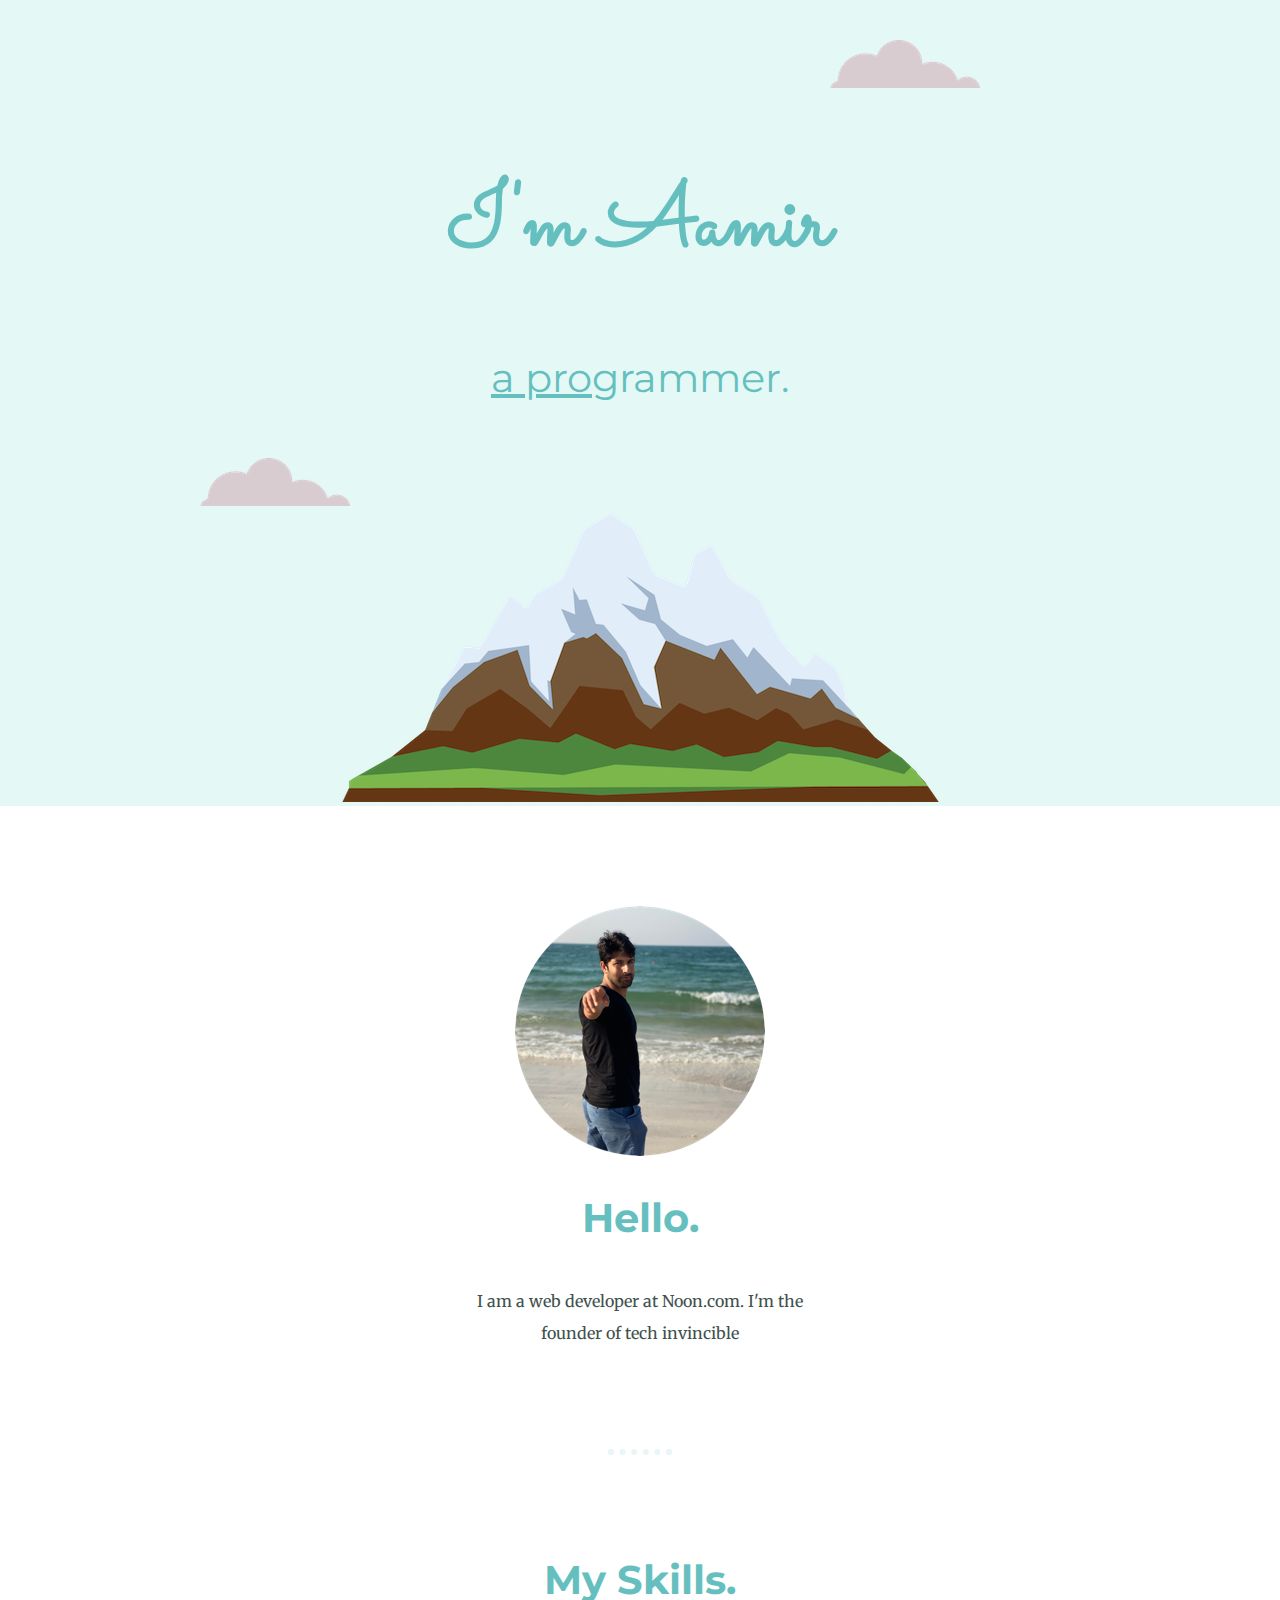
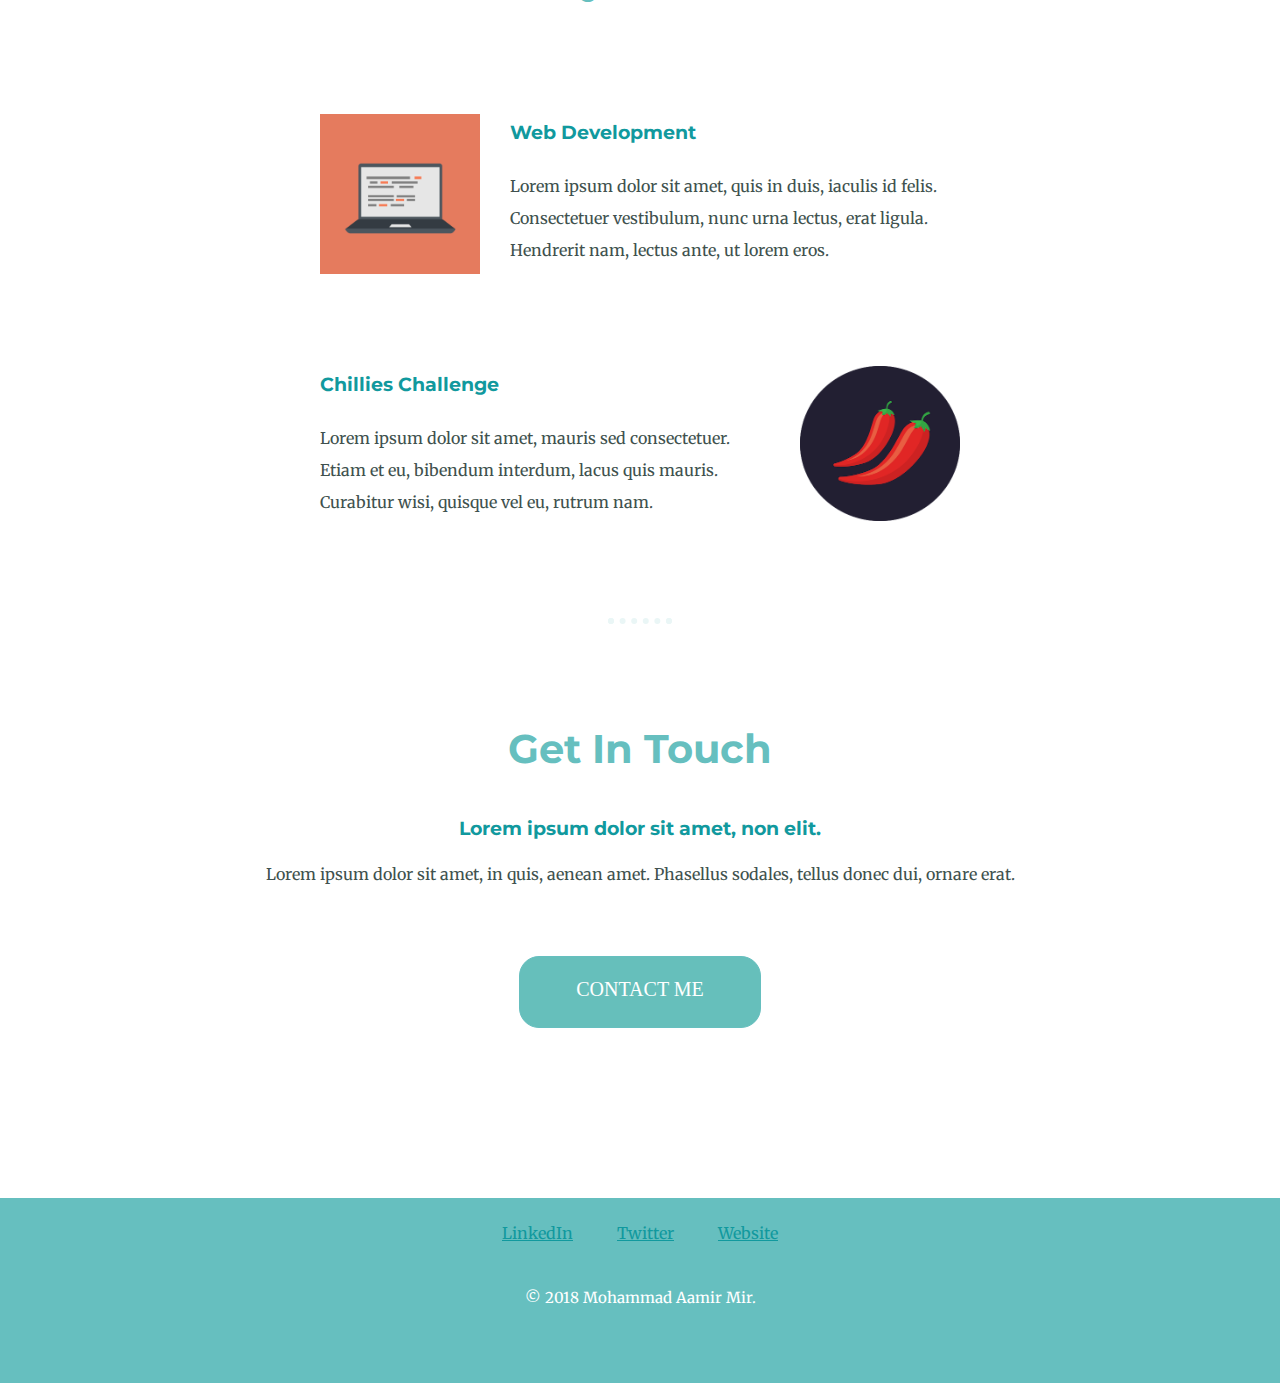
==== CSS - My Site/index.html @ 9efbf99e "Add files via upload" ====
<!DOCTYPE html>
<html lang="en" dir="ltr">
  <head>
    <meta charset="utf-8">
    <title>Mohammad Aamir Mir</title>
    <link rel="stylesheet" href="css/styles.css">
    <link rel="icon" href="favicon.ico">
    <link href="https://fonts.googleapis.com/css?family=Merriweather|Montserrat|Sacramento&display=swap" rel="stylesheet">
  </head>
  <body>
    <div class="top-container">
      <img class="top-cloud" src="images/cloud.png" alt="cloud-img ">
      <h1>I'm Aamir</h1>
      <h2 class="pro"><span>a pro</span>grammer.</h2>
      <img class="bottom-cloud" src="images/cloud.png" alt="cloud-img ">
      <img src="images/mountain.png" alt="mountain-img ">
    </div>
    <div class="middle-container">
      <div class="profile">
        <img src="images/propic.png" alt="profile-pic">
        <h2>Hello.</h2>
        <p class="intro">I am a web developer at Noon.com. I'm the founder of tech invincible</p>
      </div>
      <hr>
      <div class="skills">
        <h2>My Skills.</h2>
        <div class="skill-row">
          <img class="code-img" src="images/computer.png" alt="skills-img">
          <h3>Web Development</h3>
          <p class="code-skill-description">Lorem ipsum dolor sit amet, quis in duis, iaculis id felis. Consectetuer vestibulum, nunc urna lectus, erat ligula. Hendrerit nam, lectus ante, ut lorem eros.</p>
        </div>
        <div class="skill-row">
          <img class="chillie-img" src="images/chillies.png" alt="chillies-img">
          <h3>Chillies Challenge</h3>
          <p class="chillie-skill-description">Lorem ipsum dolor sit amet, mauris sed consectetuer. Etiam et eu, bibendum interdum, lacus quis mauris. Curabitur wisi, quisque vel eu, rutrum nam.</p>
        </div>
      </div>
      <hr>
      <div class="contact-me">
        <h2>Get In Touch</h2>
        <h3>Lorem ipsum dolor sit amet, non elit.</h3>
        <p>Lorem ipsum dolor sit amet, in quis, aenean amet. Phasellus sodales, tellus donec dui, ornare erat.</p>
        <a class="contact_me" href="mailto:aamir.mir@gmail.com">CONTACT ME</a></a>
      </div>
    </div>


    <div class="bottom-container">
      <a class="footer-link" href="https://www.linkedin.com/">LinkedIn</a>
      <a class="footer-link" href="https://twitter.com/">Twitter</a>
      <a class="footer-link" href="https://www.appbrewery.co/">Website</a>
      <p>© 2018 Mohammad Aamir Mir.</p>
    </div>

  </body>
</html>
---- CSS - My Site/css/styles.css ----
body {
  margin: 0;
  text-align: center;
  font-family: 'Merriweather', serif;
  color: #40514E;
}

h1 {
  font-size: 5.625em;
  margin: 50 auto 0 auto;
  font-family: 'Sacramento', cursive;
  color: #66BFBF;
}

h2 {
  font-family: 'Montserrat', sans-serif;
  font-size: 2.5rem;
  color: #66BFBF;
  padding-bottom: 10px;
}

a {
  color: #11999E;
}


a:hover{
  color: #FFFFFF;
}


h3 {
  font-family: 'Montserrat', sans-serif;
  color: #11999E;
  font-weight: bold;
}

p{
  line-height: 2;
}

.top-container {
  background-color: #E4F9F5;
  position: relative;
  padding-top: 100px;

}

.middle-container {
  margin: 100px 0;
}

.bottom-container {
  background-color: #66BFBF;
  height: 160px;
  padding-top: 25px;
}

.bottom-container a{
  margin: 0 20px;

}

.bottom-container p{
  color: white;
  margin: 40px;
  font-size: 15px;
}


span {
text-decoration: underline;

}

  .top-cloud{
    position: absolute;
    right: 300px;
    top: 40px;
  }

 .bottom-cloud {
   position: absolute;
   left: 200px;
   bottom: 300px;
 }


.pro {
  font-weight: normal;
}

.intro{
width: 30%;
margin: auto;

}

.skill-row {
  width: 50%;
  margin: 100px auto 100px auto;
  text-align: left;
  line-height: 2;
  }

.code-img{
  width: 25%;
  float: left;
  margin-right: 30px;
}

.chillie-img{
  width: 25%;
  float: right;
  margin-left: 30px;

}

hr{
border: dotted #EAF6F6 6px;
border-bottom: none;
width: 4%;
margin: 100px auto;
}

.contact-message{
  width: 40%;
  margin: 40px auto 60px;
}


.contact_me{
  background: #66BFBB;
  border-radius: 20px;
  height: 15px;
  line-height: 15px;
  color: #FFFFFF;
  font-family: Open Sans;
  width: 190px;
  font-size: 20px;
  font-weight: 100;
  padding: 25px;
  padding-bottom: 30px;
  border: solid #66BFBF 1px;
  text-decoration: none;
  display: inline-block;
  cursor: pointer;
  text-align: center;
  text-decoration-color: #FFFFFF;
  box-shadow: 1px 1px 0px 0px #FFFFFF;
  margin-top: 50px;
  margin-bottom: 70px;


}


button:focus {outline:0;}



/* .contact_me {
   background: #66BFBB;
   background-image: -webkit-linear-gradient(top, #66BFBB, #66BFBF);
   background-image: -moz-linear-gradient(top, #66BFBB, #66BFBF);
   background-image: -ms-linear-gradient(top, #66BFBB, #66BFBF);
   background-image: -o-linear-gradient(top, #66BFBB, #66BFBF);
   background-image: linear-gradient(to bottom, #66BFBB, #66BFBF);
   -webkit-border-radius: 20px;
   -moz-border-radius: 20px;
   border-radius: 20px;
   height: 15px;
   line-height: 15px;
   color: #FFFFFF;
   font-family: Open Sans;
   width: 171px;
   font-size: 29px;
   font-weight: 100;
   padding: 25px;
   box-shadow: 1px 1px 0px 0px #FFFFFF;
   -webkit-box-shadow: 1px 1px 0px 0px #FFFFFF;
   -moz-box-shadow: 1px 1px 0px 0px #FFFFFF;
   text-shadow: 1px 1px 20px #000000;
   border: solid #66BFBF 1px;
   text-decoration: none;
   display: inline-block;
   cursor: pointer;
   text-align: center;
}

.contact_me:hover {
   border: solid #337FED 1px;
   background: #1E62D0;
   background-image: -webkit-linear-gradient(top, #1E62D0, #3D94F6);
   background-image: -moz-linear-gradient(top, #1E62D0, #3D94F6);
   background-image: -ms-linear-gradient(top, #1E62D0, #3D94F6);
   background-image: -o-linear-gradient(top, #1E62D0, #3D94F6);
   background-image: linear-gradient(to bottom, #1E62D0, #3D94F6);
   -webkit-border-radius: 20px;
   -moz-border-radius: 20px;
   border-radius: 20px;
   text-decoration: none;
} */
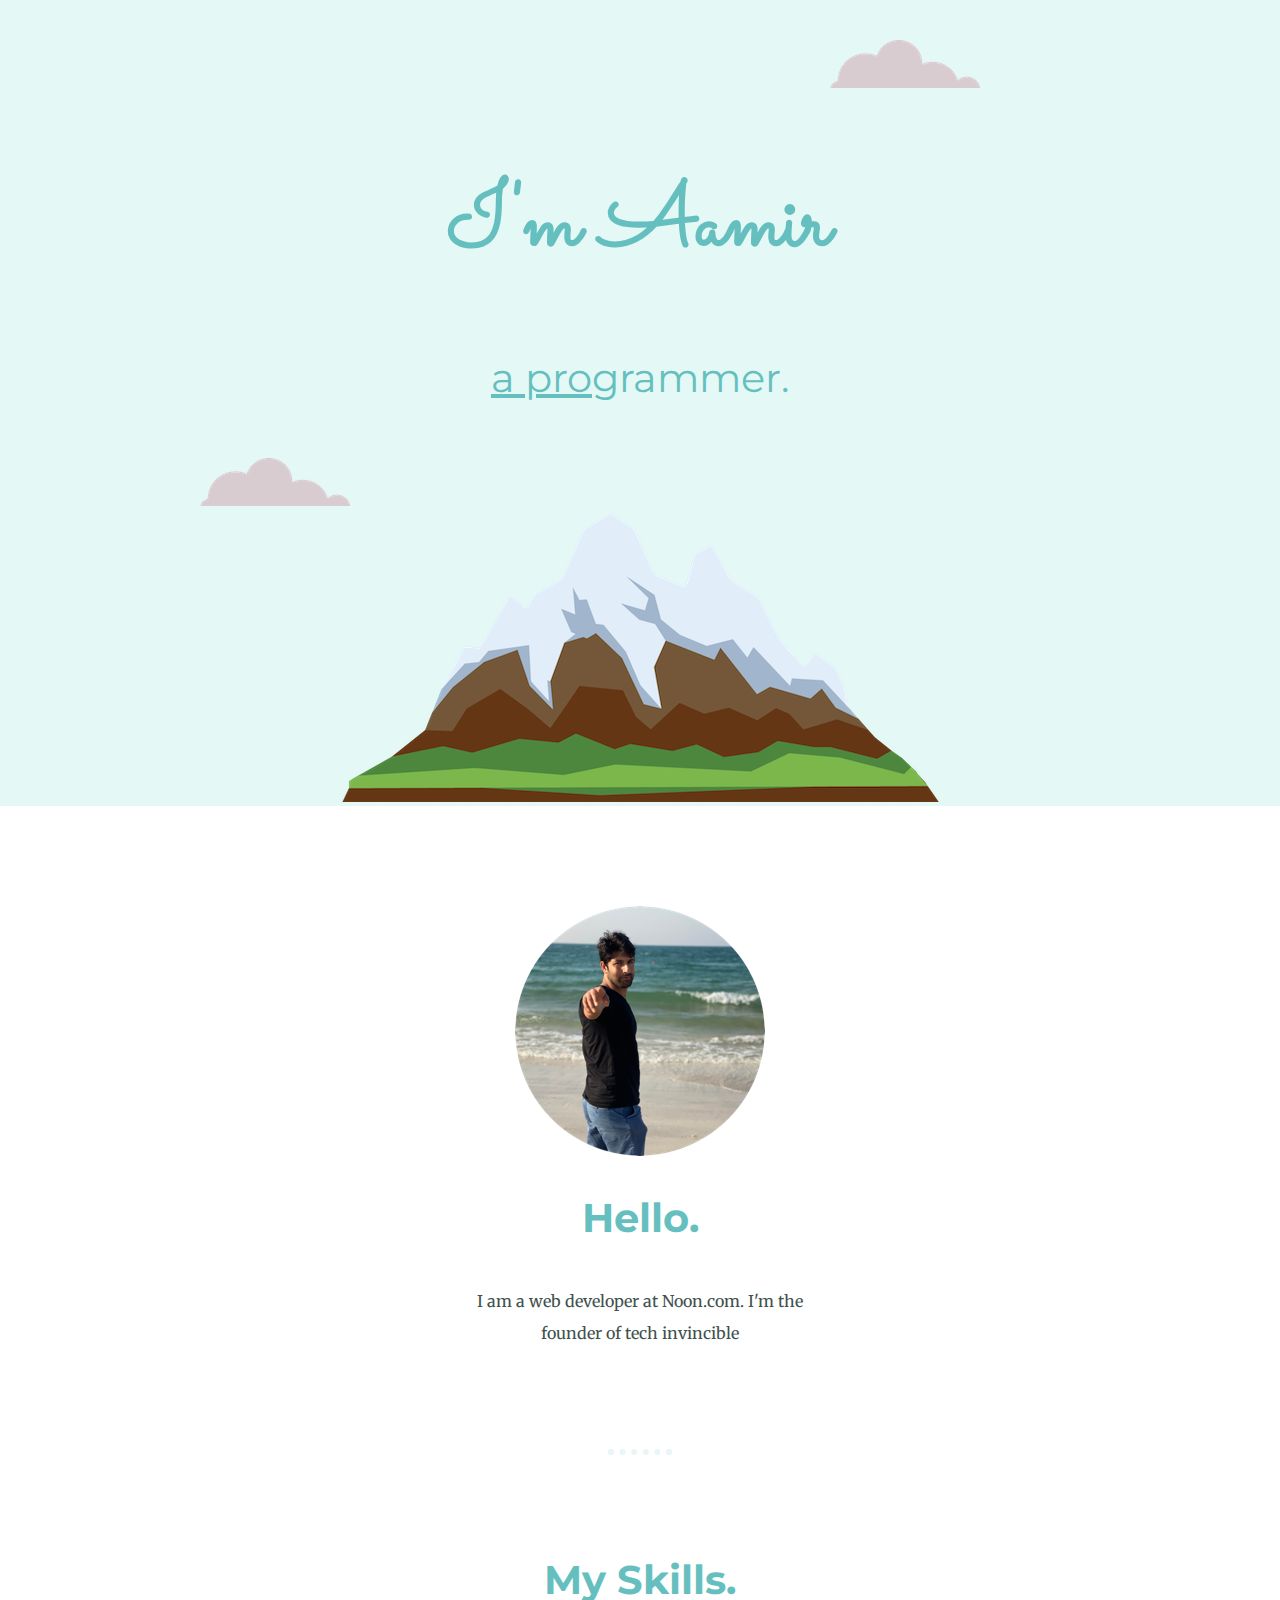
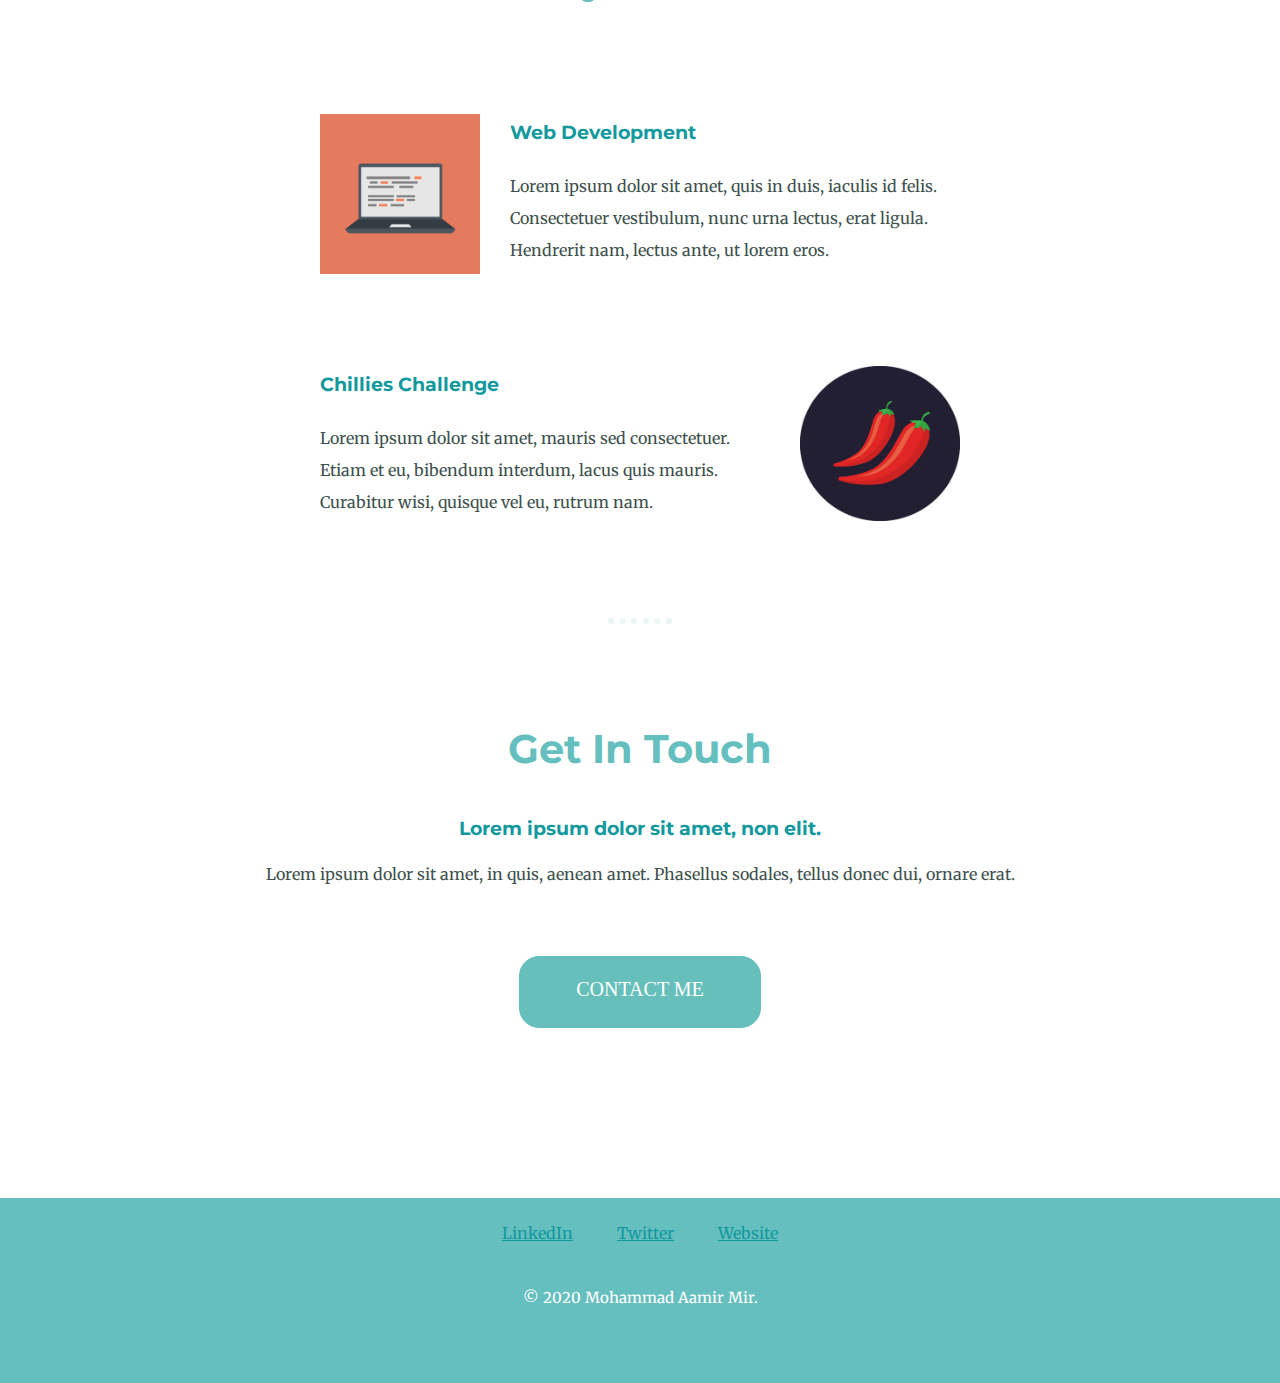
==== commit 5f2a9600: "Update index.html" ====
--- a/CSS - My Site/index.html
+++ b/CSS - My Site/index.html
@@ -49,7 +49,7 @@
       <a class="footer-link" href="https://www.linkedin.com/">LinkedIn</a>
       <a class="footer-link" href="https://twitter.com/">Twitter</a>
       <a class="footer-link" href="https://www.appbrewery.co/">Website</a>
-      <p>© 2018 Mohammad Aamir Mir.</p>
+      <p>© 2020 Mohammad Aamir Mir.</p>
     </div>
 
   </body>
